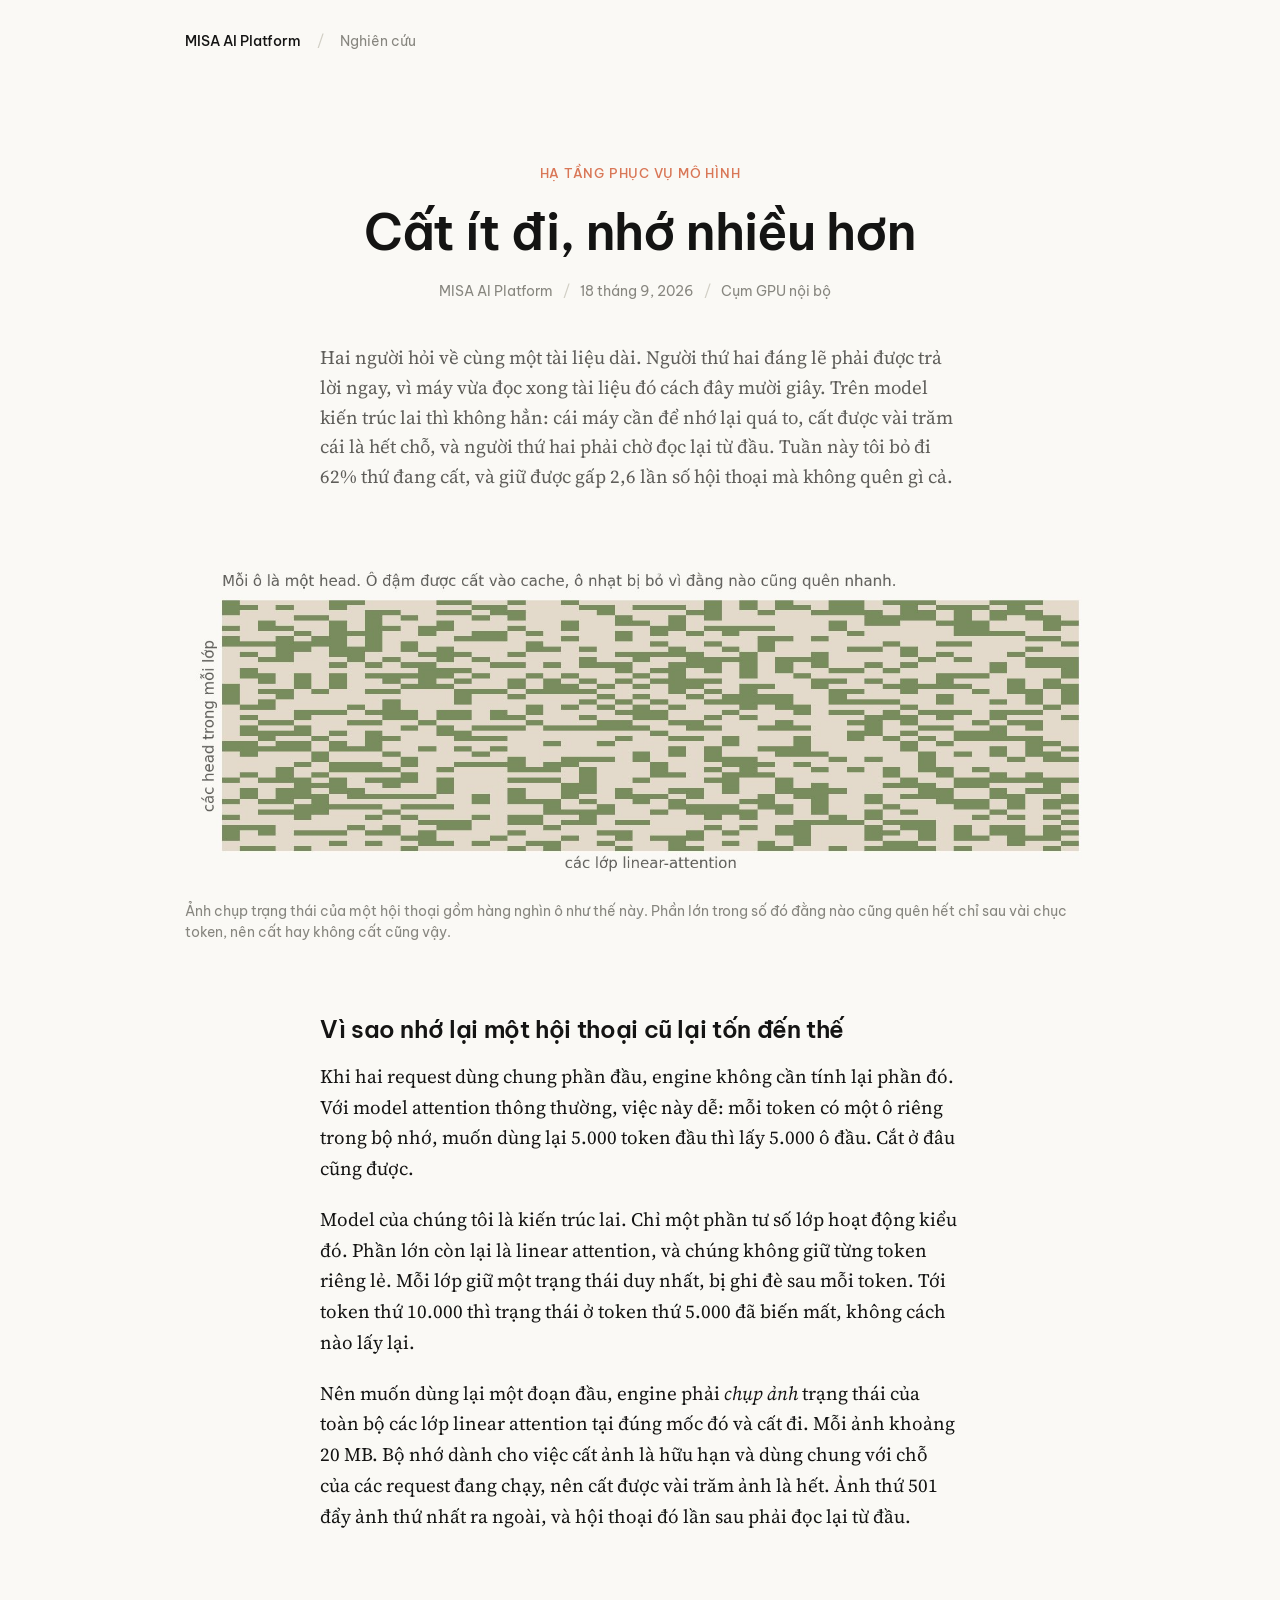
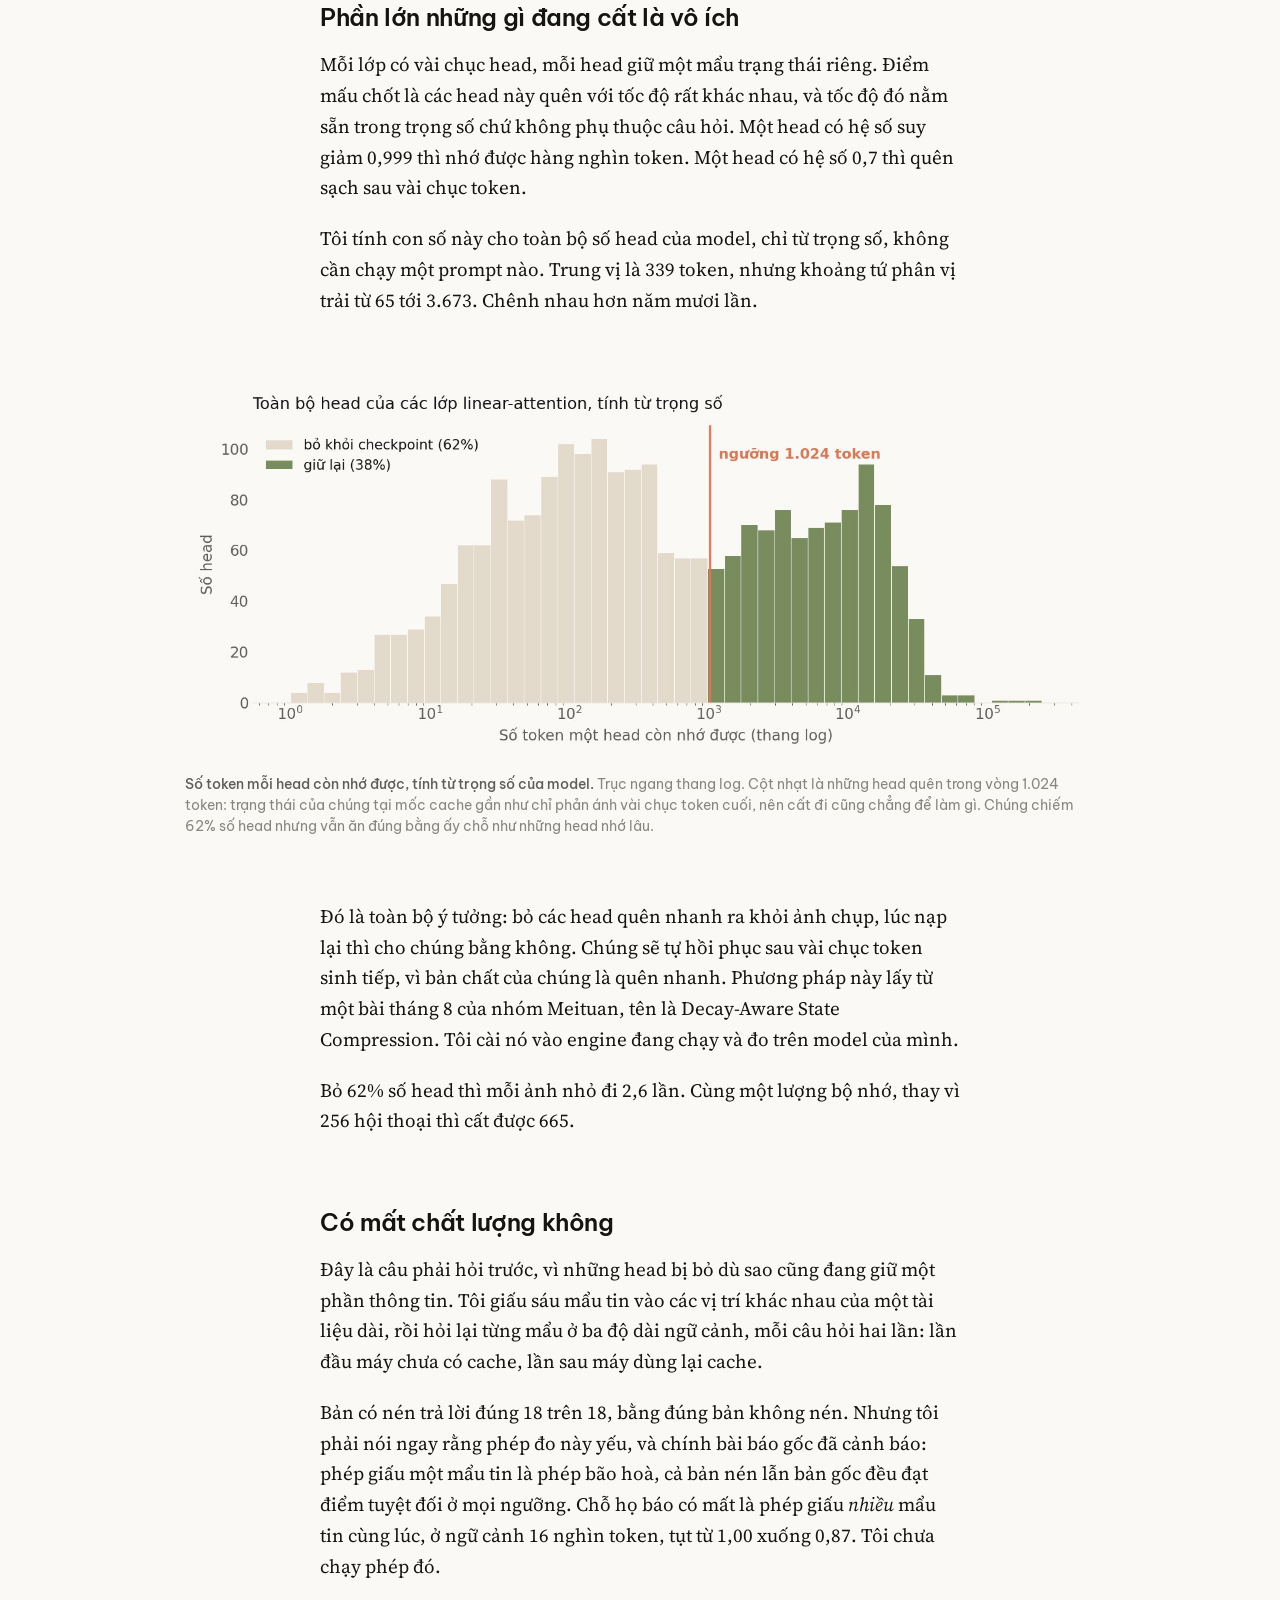
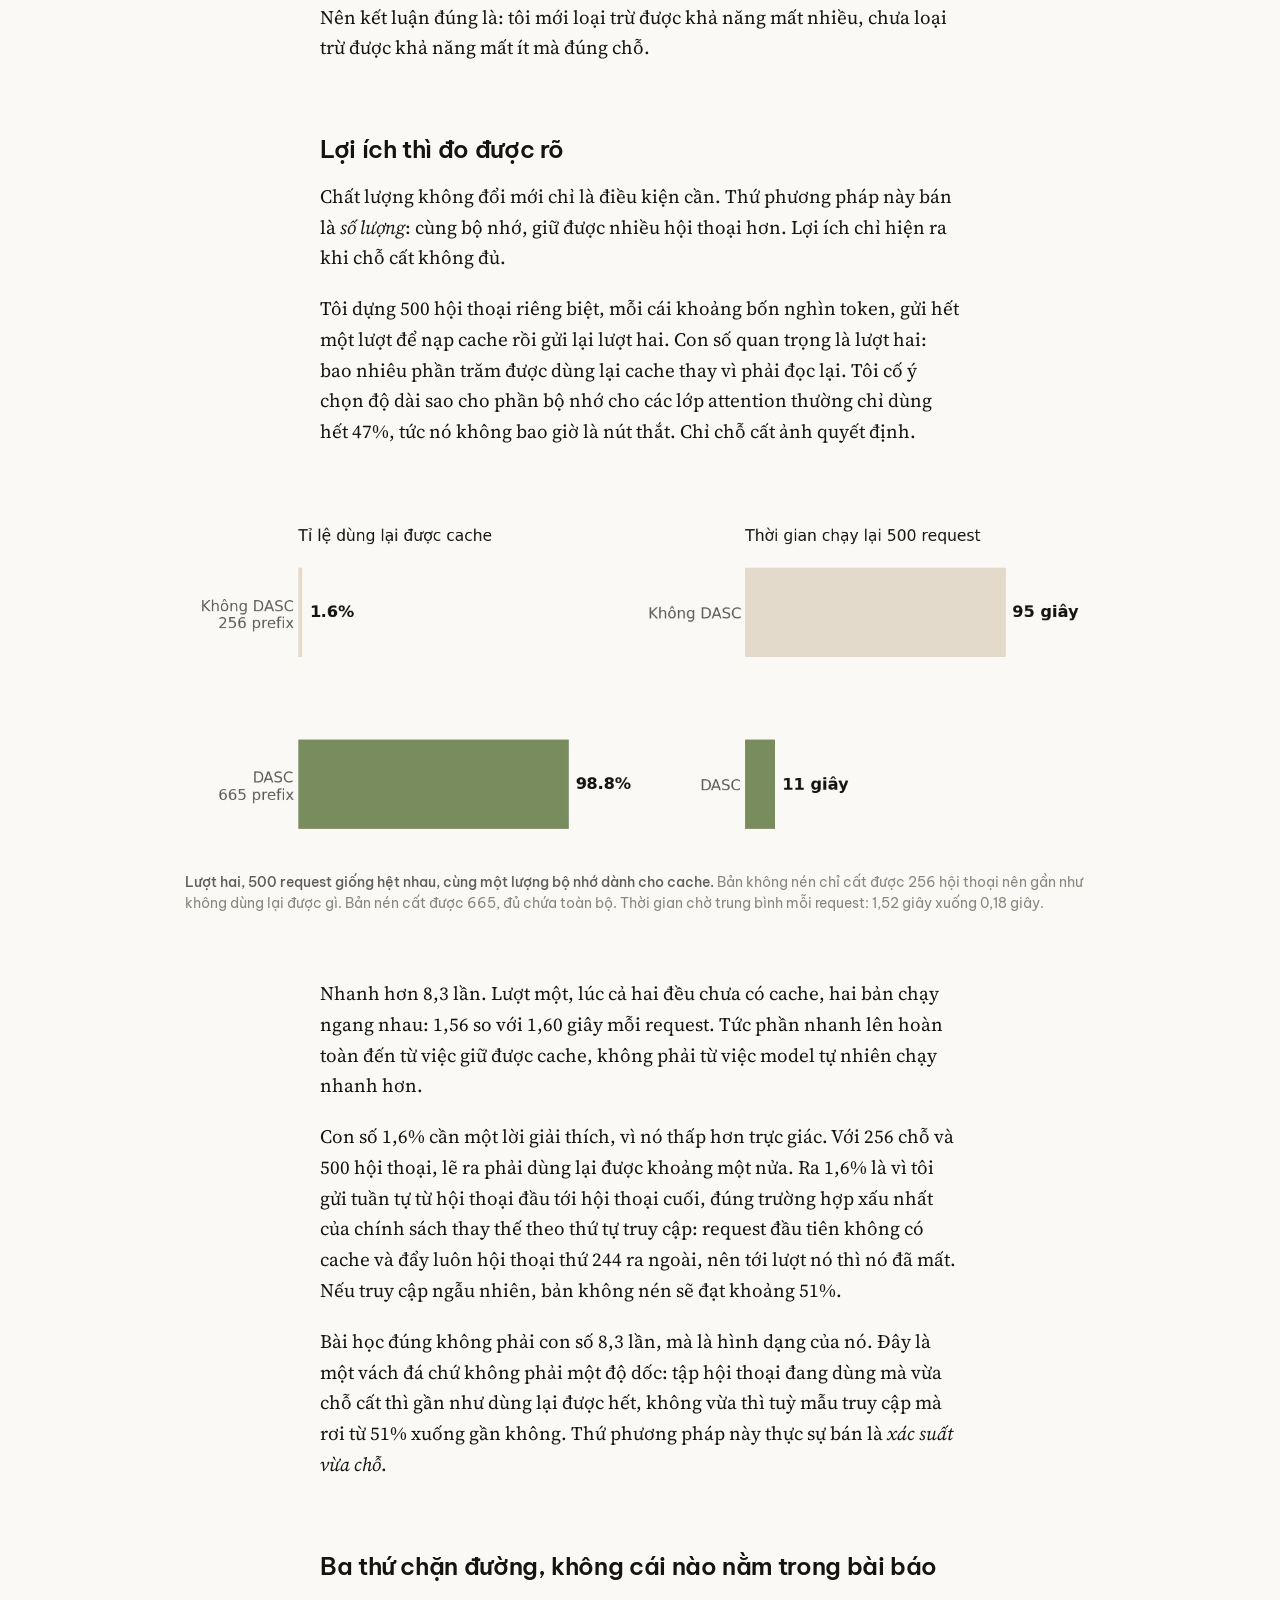
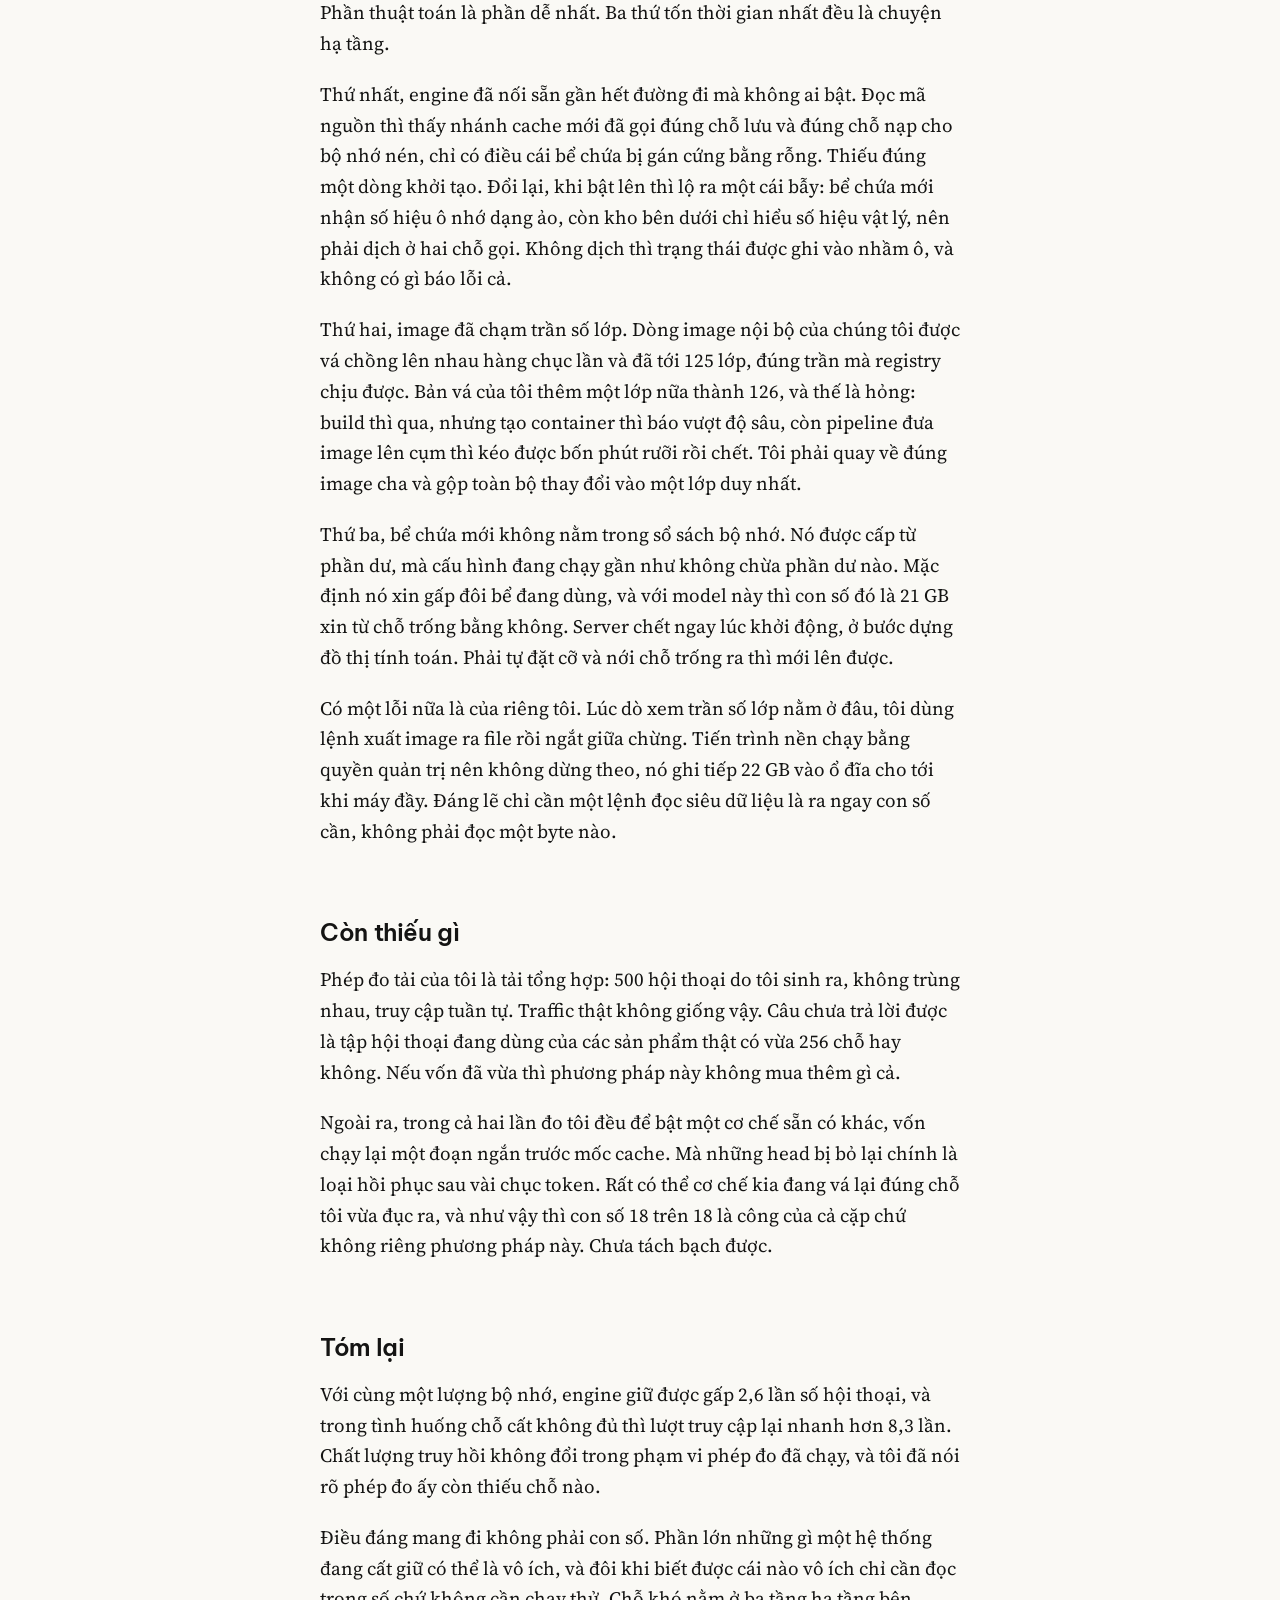
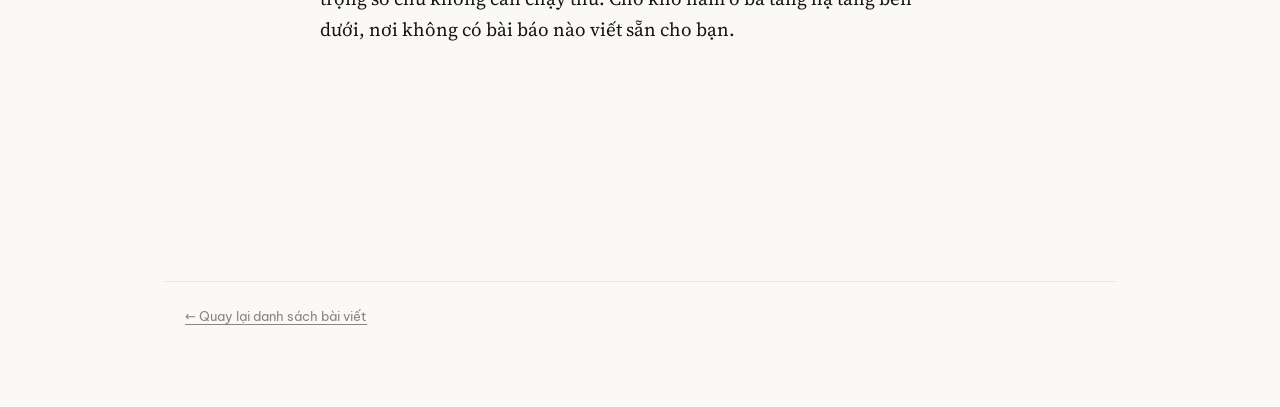
==== posts/cat-it-di-nho-nhieu-hon/index.html @ 659ab817 "Đổi tiêu đề bài mới: bỏ con số, giữ nghịch lý "Nhớ gấp 2,6 lần, không thêm bộ nhớ" -> "Cất ít đi, nh" ====
<!doctype html>
<html lang="vi">
<head>
<meta charset="utf-8">
<meta name="viewport" content="width=device-width,initial-scale=1">
<title>Cất ít đi, nhớ nhiều hơn · MISA AI Platform</title>
<meta name="description" content="Cache prefix của model hybrid linear-attention tốn bộ nhớ vì phải chụp ảnh trạng thái của toàn bộ các lớp linear-attention. Bỏ 62% số head vốn quên nhanh thì giữ được gấp 2,6 lần số hội thoại, chất lượng truy hồi không đổi.">
<link rel="preconnect" href="https://fonts.googleapis.com">
<link rel="preconnect" href="https://fonts.gstatic.com" crossorigin>
<link rel="stylesheet" href="https://fonts.googleapis.com/css2?family=Be+Vietnam+Pro:wght@400;500;600&family=IBM+Plex+Mono:wght@400;500&family=Source+Serif+4:opsz,wght@8..60,400;8..60,600&display=swap">
<link rel="stylesheet" href="../../assets/site.css">
</head>
<body>

<nav class="sitebar">
  <a href="../../">MISA AI Platform</a>
  <span class="sep">/</span>
  <a class="back" href="../../">Nghiên cứu</a>
</nav>
<div class="page">

<header class="mast">
  <p class="eyebrow">Hạ tầng phục vụ mô hình</p>
  <h1>Cất ít đi, nhớ nhiều hơn</h1>
  <p class="byline"><span>MISA AI Platform</span><span>18 tháng 9, 2026</span><span>Cụm GPU nội bộ</span></p>
  <p class="lead">Hai người hỏi về cùng một tài liệu dài. Người thứ hai đáng lẽ phải được trả lời ngay, vì máy vừa đọc xong tài liệu đó cách đây mười giây. Trên model kiến trúc lai thì không hẳn: cái máy cần để nhớ lại quá to, cất được vài trăm cái là hết chỗ, và người thứ hai phải chờ đọc lại từ đầu. Tuần này tôi bỏ đi 62% thứ đang cất, và giữ được gấp 2,6 lần số hội thoại mà không quên gì cả.</p>
</header>
<figure>
  <img src="img/hero.jpg" alt="Lưới ô vuông dày đặc, khoảng một phần ba số ô màu đậm, phần còn lại màu nhạt">
  <figcaption>Ảnh chụp trạng thái của một hội thoại gồm hàng nghìn ô như thế này. Phần lớn trong số đó đằng nào cũng quên hết chỉ sau vài chục token, nên cất hay không cất cũng vậy.</figcaption>
</figure>

<main>
<div class="col">

<h2>Vì sao nhớ lại một hội thoại cũ lại tốn đến thế</h2>

<p>Khi hai request dùng chung phần đầu, engine không cần tính lại phần đó. Với model attention thông thường, việc này dễ: mỗi token có một ô riêng trong bộ nhớ, muốn dùng lại 5.000 token đầu thì lấy 5.000 ô đầu. Cắt ở đâu cũng được.</p>

<p>Model của chúng tôi là kiến trúc lai. Chỉ một phần tư số lớp hoạt động kiểu đó. Phần lớn còn lại là linear attention, và chúng không giữ từng token riêng lẻ. Mỗi lớp giữ một trạng thái duy nhất, bị ghi đè sau mỗi token. Tới token thứ 10.000 thì trạng thái ở token thứ 5.000 đã biến mất, không cách nào lấy lại.</p>

<p>Nên muốn dùng lại một đoạn đầu, engine phải <em>chụp ảnh</em> trạng thái của toàn bộ các lớp linear attention tại đúng mốc đó và cất đi. Mỗi ảnh khoảng 20 MB. Bộ nhớ dành cho việc cất ảnh là hữu hạn và dùng chung với chỗ của các request đang chạy, nên cất được vài trăm ảnh là hết. Ảnh thứ 501 đẩy ảnh thứ nhất ra ngoài, và hội thoại đó lần sau phải đọc lại từ đầu.</p>

<h2>Phần lớn những gì đang cất là vô ích</h2>

<p>Mỗi lớp có vài chục head, mỗi head giữ một mẩu trạng thái riêng. Điểm mấu chốt là các head này quên với tốc độ rất khác nhau, và tốc độ đó nằm sẵn trong trọng số chứ không phụ thuộc câu hỏi. Một head có hệ số suy giảm 0,999 thì nhớ được hàng nghìn token. Một head có hệ số 0,7 thì quên sạch sau vài chục token.</p>

<p>Tôi tính con số này cho toàn bộ số head của model, chỉ từ trọng số, không cần chạy một prompt nào. Trung vị là 339 token, nhưng khoảng tứ phân vị trải từ 65 tới 3.673. Chênh nhau hơn năm mươi lần.</p>

</div>

<figure>
  <img src="img/ch-horizon.jpg" alt="Biểu đồ phân bố: phần lớn head nằm dưới ngưỡng 1.024 token, một phần ba nằm trên">
  <figcaption><b>Số token mỗi head còn nhớ được, tính từ trọng số của model.</b> Trục ngang thang log. Cột nhạt là những head quên trong vòng 1.024 token: trạng thái của chúng tại mốc cache gần như chỉ phản ánh vài chục token cuối, nên cất đi cũng chẳng để làm gì. Chúng chiếm 62% số head nhưng vẫn ăn đúng bằng ấy chỗ như những head nhớ lâu.</figcaption>
</figure>

<div class="col">

<p>Đó là toàn bộ ý tưởng: bỏ các head quên nhanh ra khỏi ảnh chụp, lúc nạp lại thì cho chúng bằng không. Chúng sẽ tự hồi phục sau vài chục token sinh tiếp, vì bản chất của chúng là quên nhanh. Phương pháp này lấy từ một bài tháng 8 của nhóm Meituan, tên là Decay-Aware State Compression. Tôi cài nó vào engine đang chạy và đo trên model của mình.</p>

<p>Bỏ 62% số head thì mỗi ảnh nhỏ đi 2,6 lần. Cùng một lượng bộ nhớ, thay vì 256 hội thoại thì cất được 665.</p>

<h2>Có mất chất lượng không</h2>

<p>Đây là câu phải hỏi trước, vì những head bị bỏ dù sao cũng đang giữ một phần thông tin. Tôi giấu sáu mẩu tin vào các vị trí khác nhau của một tài liệu dài, rồi hỏi lại từng mẩu ở ba độ dài ngữ cảnh, mỗi câu hỏi hai lần: lần đầu máy chưa có cache, lần sau máy dùng lại cache.</p>

<p>Bản có nén trả lời đúng 18 trên 18, bằng đúng bản không nén. Nhưng tôi phải nói ngay rằng phép đo này yếu, và chính bài báo gốc đã cảnh báo: phép giấu một mẩu tin là phép bão hoà, cả bản nén lẫn bản gốc đều đạt điểm tuyệt đối ở mọi ngưỡng. Chỗ họ báo có mất là phép giấu <em>nhiều</em> mẩu tin cùng lúc, ở ngữ cảnh 16 nghìn token, tụt từ 1,00 xuống 0,87. Tôi chưa chạy phép đó.</p>

<p>Nên kết luận đúng là: tôi mới loại trừ được khả năng mất nhiều, chưa loại trừ được khả năng mất ít mà đúng chỗ.</p>

<h2>Lợi ích thì đo được rõ</h2>

<p>Chất lượng không đổi mới chỉ là điều kiện cần. Thứ phương pháp này bán là <em>số lượng</em>: cùng bộ nhớ, giữ được nhiều hội thoại hơn. Lợi ích chỉ hiện ra khi chỗ cất không đủ.</p>

<p>Tôi dựng 500 hội thoại riêng biệt, mỗi cái khoảng bốn nghìn token, gửi hết một lượt để nạp cache rồi gửi lại lượt hai. Con số quan trọng là lượt hai: bao nhiêu phần trăm được dùng lại cache thay vì phải đọc lại. Tôi cố ý chọn độ dài sao cho phần bộ nhớ cho các lớp attention thường chỉ dùng hết 47%, tức nó không bao giờ là nút thắt. Chỉ chỗ cất ảnh quyết định.</p>

</div>

<figure>
  <img src="img/ch-hit.jpg" alt="Hai biểu đồ cột: tỉ lệ dùng lại cache 1,6% so với 98,8%, và thời gian 95 giây so với 11 giây">
  <figcaption><b>Lượt hai, 500 request giống hệt nhau, cùng một lượng bộ nhớ dành cho cache.</b> Bản không nén chỉ cất được 256 hội thoại nên gần như không dùng lại được gì. Bản nén cất được 665, đủ chứa toàn bộ. Thời gian chờ trung bình mỗi request: 1,52 giây xuống 0,18 giây.</figcaption>
</figure>

<div class="col">

<p>Nhanh hơn 8,3 lần. Lượt một, lúc cả hai đều chưa có cache, hai bản chạy ngang nhau: 1,56 so với 1,60 giây mỗi request. Tức phần nhanh lên hoàn toàn đến từ việc giữ được cache, không phải từ việc model tự nhiên chạy nhanh hơn.</p>

<p>Con số 1,6% cần một lời giải thích, vì nó thấp hơn trực giác. Với 256 chỗ và 500 hội thoại, lẽ ra phải dùng lại được khoảng một nửa. Ra 1,6% là vì tôi gửi tuần tự từ hội thoại đầu tới hội thoại cuối, đúng trường hợp xấu nhất của chính sách thay thế theo thứ tự truy cập: request đầu tiên không có cache và đẩy luôn hội thoại thứ 244 ra ngoài, nên tới lượt nó thì nó đã mất. Nếu truy cập ngẫu nhiên, bản không nén sẽ đạt khoảng 51%.</p>

<p>Bài học đúng không phải con số 8,3 lần, mà là hình dạng của nó. Đây là một vách đá chứ không phải một độ dốc: tập hội thoại đang dùng mà vừa chỗ cất thì gần như dùng lại được hết, không vừa thì tuỳ mẫu truy cập mà rơi từ 51% xuống gần không. Thứ phương pháp này thực sự bán là <em>xác suất vừa chỗ</em>.</p>

<h2>Ba thứ chặn đường, không cái nào nằm trong bài báo</h2>

<p>Phần thuật toán là phần dễ nhất. Ba thứ tốn thời gian nhất đều là chuyện hạ tầng.</p>

<p>Thứ nhất, engine đã nối sẵn gần hết đường đi mà không ai bật. Đọc mã nguồn thì thấy nhánh cache mới đã gọi đúng chỗ lưu và đúng chỗ nạp cho bộ nhớ nén, chỉ có điều cái bể chứa bị gán cứng bằng rỗng. Thiếu đúng một dòng khởi tạo. Đổi lại, khi bật lên thì lộ ra một cái bẫy: bể chứa mới nhận số hiệu ô nhớ dạng ảo, còn kho bên dưới chỉ hiểu số hiệu vật lý, nên phải dịch ở hai chỗ gọi. Không dịch thì trạng thái được ghi vào nhầm ô, và không có gì báo lỗi cả.</p>

<p>Thứ hai, image đã chạm trần số lớp. Dòng image nội bộ của chúng tôi được vá chồng lên nhau hàng chục lần và đã tới 125 lớp, đúng trần mà registry chịu được. Bản vá của tôi thêm một lớp nữa thành 126, và thế là hỏng: build thì qua, nhưng tạo container thì báo vượt độ sâu, còn pipeline đưa image lên cụm thì kéo được bốn phút rưỡi rồi chết. Tôi phải quay về đúng image cha và gộp toàn bộ thay đổi vào một lớp duy nhất.</p>

<p>Thứ ba, bể chứa mới không nằm trong sổ sách bộ nhớ. Nó được cấp từ phần dư, mà cấu hình đang chạy gần như không chừa phần dư nào. Mặc định nó xin gấp đôi bể đang dùng, và với model này thì con số đó là 21 GB xin từ chỗ trống bằng không. Server chết ngay lúc khởi động, ở bước dựng đồ thị tính toán. Phải tự đặt cỡ và nới chỗ trống ra thì mới lên được.</p>

<p>Có một lỗi nữa là của riêng tôi. Lúc dò xem trần số lớp nằm ở đâu, tôi dùng lệnh xuất image ra file rồi ngắt giữa chừng. Tiến trình nền chạy bằng quyền quản trị nên không dừng theo, nó ghi tiếp 22 GB vào ổ đĩa cho tới khi máy đầy. Đáng lẽ chỉ cần một lệnh đọc siêu dữ liệu là ra ngay con số cần, không phải đọc một byte nào.</p>

<h2>Còn thiếu gì</h2>

<p>Phép đo tải của tôi là tải tổng hợp: 500 hội thoại do tôi sinh ra, không trùng nhau, truy cập tuần tự. Traffic thật không giống vậy. Câu chưa trả lời được là tập hội thoại đang dùng của các sản phẩm thật có vừa 256 chỗ hay không. Nếu vốn đã vừa thì phương pháp này không mua thêm gì cả.</p>

<p>Ngoài ra, trong cả hai lần đo tôi đều để bật một cơ chế sẵn có khác, vốn chạy lại một đoạn ngắn trước mốc cache. Mà những head bị bỏ lại chính là loại hồi phục sau vài chục token. Rất có thể cơ chế kia đang vá lại đúng chỗ tôi vừa đục ra, và như vậy thì con số 18 trên 18 là công của cả cặp chứ không riêng phương pháp này. Chưa tách bạch được.</p>

<h2>Tóm lại</h2>

<p>Với cùng một lượng bộ nhớ, engine giữ được gấp 2,6 lần số hội thoại, và trong tình huống chỗ cất không đủ thì lượt truy cập lại nhanh hơn 8,3 lần. Chất lượng truy hồi không đổi trong phạm vi phép đo đã chạy, và tôi đã nói rõ phép đo ấy còn thiếu chỗ nào.</p>

<p>Điều đáng mang đi không phải con số. Phần lớn những gì một hệ thống đang cất giữ có thể là vô ích, và đôi khi biết được cái nào vô ích chỉ cần đọc trọng số chứ không cần chạy thử. Chỗ khó nằm ở ba tầng hạ tầng bên dưới, nơi không có bài báo nào viết sẵn cho bạn.</p>

</div>

</main>
</div>

<footer class="sitefoot">
  <a href="../../">&larr; Quay lại danh sách bài viết</a>
</footer>

</body>
</html>
---- assets/site.css ----
:root{
  --ground:#faf9f5;
  --ink:#141413;
  --ink-2:#5e5d59;
  --ink-3:#87867f;
  --rule:#e8e6dc;
  --rule-2:#d1cfc5;
  --tint:#f5f4ed;
  --clay:#d97757;
  --olive:#788c5d;
  --oat:#e3dacc;
  --serif:"Source Serif 4",Georgia,"Times New Roman",serif;
  --sans:"Be Vietnam Pro",system-ui,-apple-system,"Segoe UI",sans-serif;
  --mono:"IBM Plex Mono",ui-monospace,SFMono-Regular,Menlo,monospace;
  --col:640px;
  --media:950px;
}
@media (prefers-color-scheme: dark){
  :root:not([data-theme="light"]){
    --ground:#141413; --ink:#faf9f5; --ink-2:#b0aea5; --ink-3:#87867f;
    --rule:#30302e; --rule-2:#3d3d3a; --tint:#1f1e1d;
    --clay:#e08b6e; --olive:#9bb07c; --oat:#4d4c48;
  }
}
:root[data-theme="dark"]{
  --ground:#141413; --ink:#faf9f5; --ink-2:#b0aea5; --ink-3:#87867f;
  --rule:#30302e; --rule-2:#3d3d3a; --tint:#1f1e1d;
  --clay:#e08b6e; --olive:#9bb07c; --oat:#4d4c48;
}

*{box-sizing:border-box}
body{
  background:var(--ground); color:var(--ink);
  font-family:var(--serif);
  font-size:19px; line-height:1.62;
  -webkit-font-smoothing:antialiased; text-rendering:optimizeLegibility;
}
.page{max-width:var(--media);margin:0 auto;padding:0 20px 120px}
.col{max-width:var(--col);margin-left:auto;margin-right:auto}

/* ── mở đầu: tiêu đề căn giữa, không viền ───────────────────── */
header.mast{padding:88px 0 0;text-align:center}
.eyebrow{
  font-family:var(--sans);font-size:13px;font-weight:500;
  letter-spacing:.06em;text-transform:uppercase;color:var(--clay);
  margin:0 0 20px;
}
h1{
  font-family:var(--sans);font-weight:600;
  font-size:clamp(2.1rem,4.6vw,3.15rem);line-height:1.1;letter-spacing:-.02em;
  margin:0 auto;max-width:18ch;text-wrap:balance;
}
.byline{
  font-family:var(--sans);font-size:13.5px;color:var(--ink-3);
  margin:22px 0 0;display:flex;gap:10px;justify-content:center;flex-wrap:wrap;
}
.byline span::after{content:"/";margin-left:10px;color:var(--rule-2)}
.byline span:last-child::after{content:""}
.lead{
  font-size:1.18rem;line-height:1.58;color:var(--ink-2);
  margin:40px auto 0;max-width:var(--col);text-align:left;
}

main{margin-top:0}
h2{
  font-family:var(--sans);font-weight:600;
  font-size:1.5rem;line-height:1.24;letter-spacing:-.015em;
  margin:72px 0 16px;text-wrap:balance;
}
h3{
  font-family:var(--sans);font-weight:600;
  font-size:1.05rem;line-height:1.35;margin:44px 0 10px;
}
p{margin:0 0 20px}
a{color:var(--clay);text-decoration-thickness:1px;text-underline-offset:3px}
strong{font-weight:600}
code,.mono{font-family:var(--mono);font-size:.82em;letter-spacing:-.01em}

ul.plain{padding-left:20px;margin:0 0 20px}
ul.plain li{margin-bottom:12px}

/* ── hình: rộng hơn cột chữ, bo nhẹ, KHÔNG khung ─────────────── */
figure{margin:64px auto;max-width:var(--media);width:100%}
figure img{display:block;width:100%;height:auto;border-radius:8px}
figcaption{
  font-family:var(--sans);font-size:14px;line-height:1.5;
  color:var(--ink-3);margin-top:14px;
}
figcaption b{color:var(--ink-2);font-weight:500}
figure.narrow{max-width:var(--col)}

/* ── trích dẫn / kết luận rút lại ────────────────────────────── */
.retract{
  border-left:1px solid var(--clay);
  padding:6px 0 6px 22px;margin:32px auto;max-width:var(--col);
}
.retract .tag{
  font-family:var(--sans);font-size:11.5px;font-weight:500;
  letter-spacing:.09em;text-transform:uppercase;color:var(--clay);
  display:block;margin-bottom:8px;
}
.retract p{margin:0;font-size:1.02rem;line-height:1.55;color:var(--ink-2)}
.retract p+p{margin-top:10px}
.retract s{color:var(--ink-3);text-decoration-color:var(--clay)}

.notes{margin-top:80px;padding-top:24px;border-top:1px solid var(--rule)}
.notes h2{margin:0 0 14px;font-size:1rem}
.notes ol{padding-left:20px;margin:0}
.notes li{font-size:14px;line-height:1.55;color:var(--ink-3);margin-bottom:12px}
footer.end{
  margin-top:40px;padding-top:20px;border-top:1px solid var(--rule);
  font-family:var(--sans);font-size:13px;line-height:1.5;color:var(--ink-3);
}

*:focus-visible{outline:2px solid var(--clay);outline-offset:3px}
@media (prefers-reduced-motion:no-preference){html{scroll-behavior:smooth}}
@media (max-width:760px){
  body{font-size:17.5px}
  .page{padding:0 18px 72px}
  header.mast{padding-top:52px}
  figure{margin:44px auto}
  h2{margin-top:52px}
}

/* ═══ dùng chung cho cả trang danh sách và trang bài ═══ */

.sitebar{
  max-width:var(--media);margin:0 auto;padding:22px 20px;
  display:flex;align-items:baseline;gap:16px;
  font-family:var(--sans);font-size:14px;
}
.sitebar a{color:var(--ink);text-decoration:none;font-weight:500}
.sitebar a:hover{color:var(--clay)}
.sitebar .sep{color:var(--rule-2)}
.sitebar .back{color:var(--ink-3);font-weight:400}

/* ── trang danh sách ─────────────────────────────────── */
.idx-head{max-width:var(--media);margin:0 auto;padding:56px 20px 0}
.idx-head h1{
  text-align:left;max-width:22ch;margin:0;
  font-size:clamp(2.2rem,5vw,3.4rem);
}
.idx-head .blurb{
  max-width:var(--col);margin:24px 0 0;
  font-size:1.12rem;line-height:1.6;color:var(--ink-2);
}
.idx-head .topics{
  font-family:var(--sans);font-size:13.5px;color:var(--ink-3);
  margin:28px 0 0;display:flex;gap:8px;flex-wrap:wrap;align-items:center;
}
.idx-head .topics b{font-weight:500;margin-right:4px}
.idx-head .topics span{
  border:1px solid var(--rule-2);border-radius:999px;padding:4px 12px;
}

.feature{
  max-width:var(--media);margin:56px auto 0;padding:0 20px;
  display:grid;grid-template-columns:1fr;gap:24px;
}
@media (min-width:860px){ .feature{grid-template-columns:1.15fr 1fr;gap:40px;align-items:center} }
.feature img{width:100%;height:auto;border-radius:8px;display:block}
.feature .kicker{
  font-family:var(--sans);font-size:12px;font-weight:500;letter-spacing:.08em;
  text-transform:uppercase;color:var(--clay);margin:0 0 12px;
}
.feature h2{
  font-size:1.9rem;line-height:1.16;margin:0;border:0;padding:0;
}
.feature h2 a{color:var(--ink);text-decoration:none}
.feature h2 a:hover{color:var(--clay)}
.feature .dek{margin:14px 0 0;color:var(--ink-2);font-size:1.02rem;line-height:1.55}
.feature .meta{
  font-family:var(--sans);font-size:13px;color:var(--ink-3);margin:16px 0 0;
}

.archive{max-width:var(--media);margin:72px auto 0;padding:0 20px}
.archive h3{
  font-family:var(--sans);font-size:12px;font-weight:500;letter-spacing:.08em;
  text-transform:uppercase;color:var(--ink-3);margin:0 0 4px;
  padding-bottom:14px;border-bottom:1px solid var(--rule);
}
.archive ul{list-style:none;padding:0;margin:0}
.archive li{border-bottom:1px solid var(--rule)}
.archive li a{
  display:grid;grid-template-columns:1fr;gap:6px;
  padding:24px 0;text-decoration:none;color:var(--ink);
}
@media (min-width:760px){
  .archive li a{grid-template-columns:130px 1fr 150px;gap:24px;align-items:baseline}
}
.archive .when,.archive .topic{
  font-family:var(--sans);font-size:13px;color:var(--ink-3);
}
.archive .topic{text-align:left}
@media (min-width:760px){ .archive .topic{text-align:right} }
.archive .what{
  font-family:var(--sans);font-size:1.08rem;font-weight:500;line-height:1.35;
}
.archive li a:hover .what{color:var(--clay)}

.sitefoot{
  max-width:var(--media);margin:96px auto 0;padding:24px 20px 72px;
  border-top:1px solid var(--rule);
  font-family:var(--sans);font-size:13px;line-height:1.6;color:var(--ink-3);
}
.sitefoot a{color:var(--ink-3)}
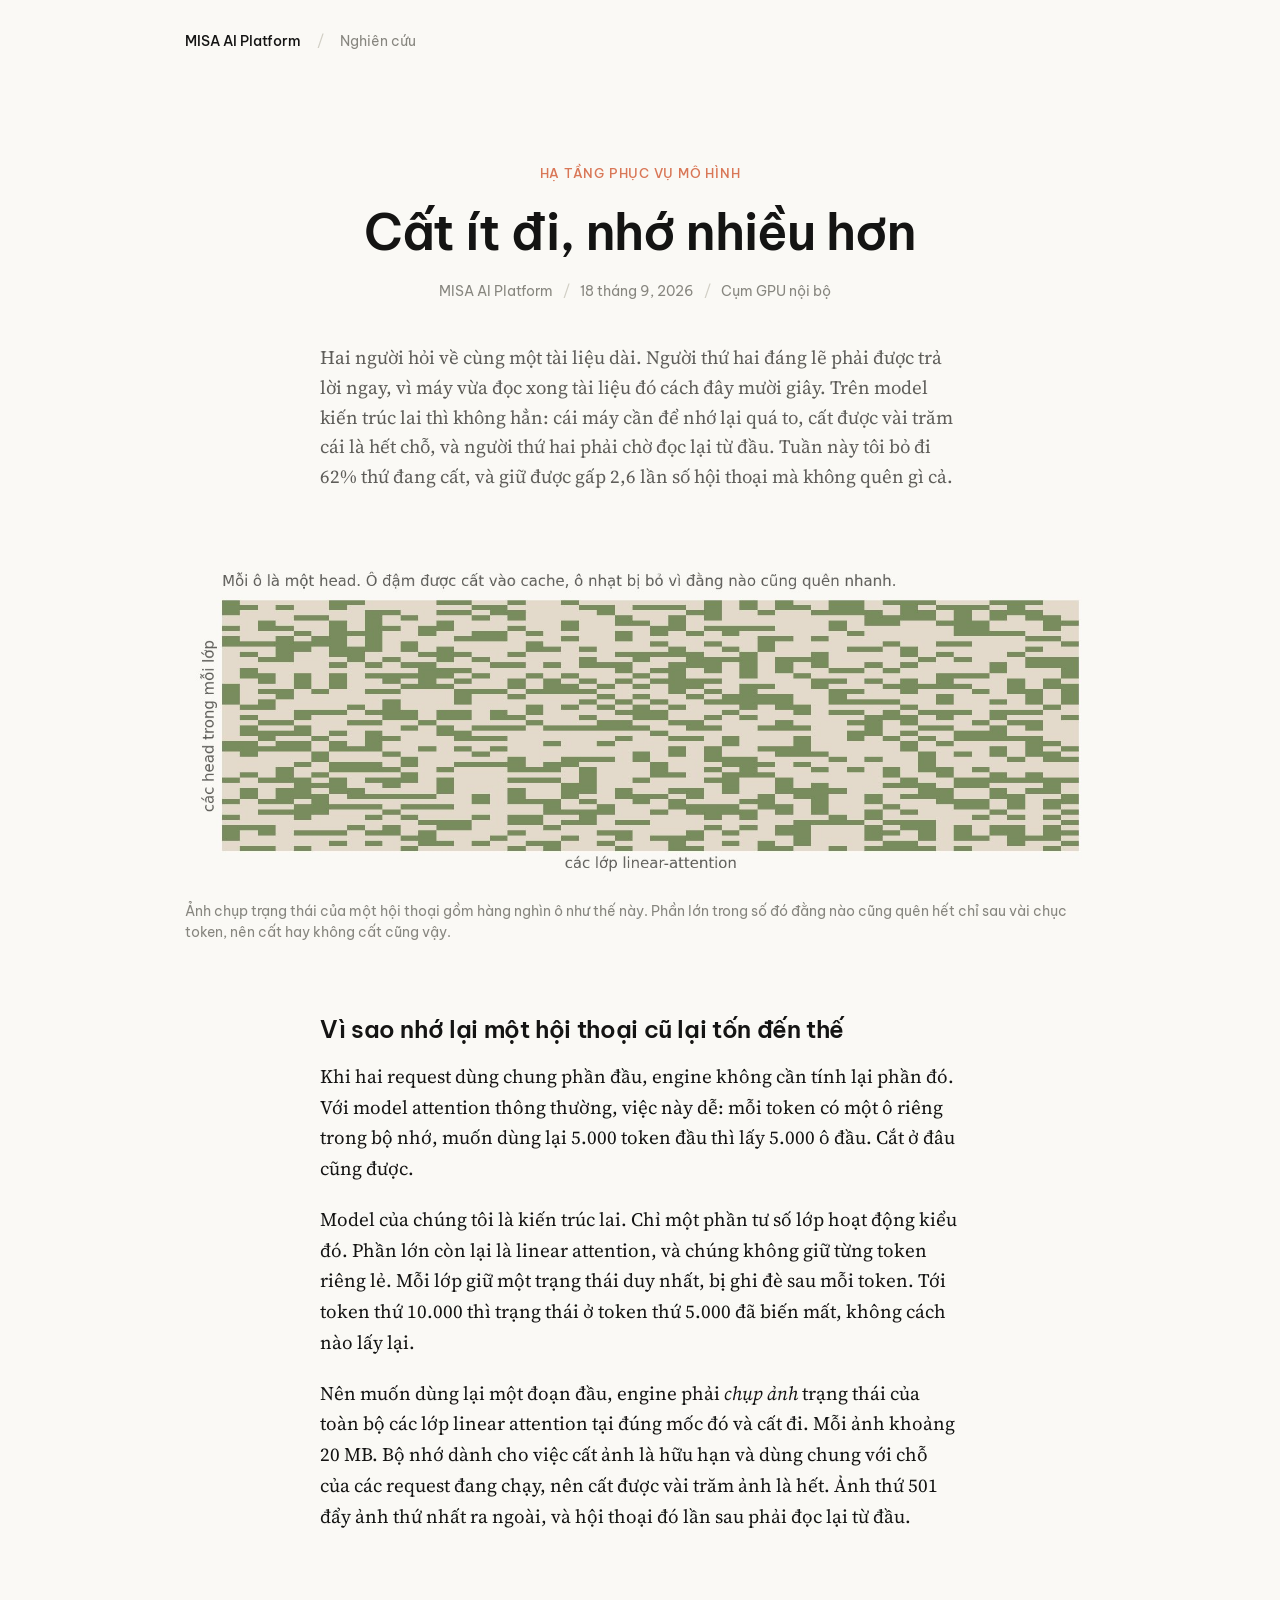
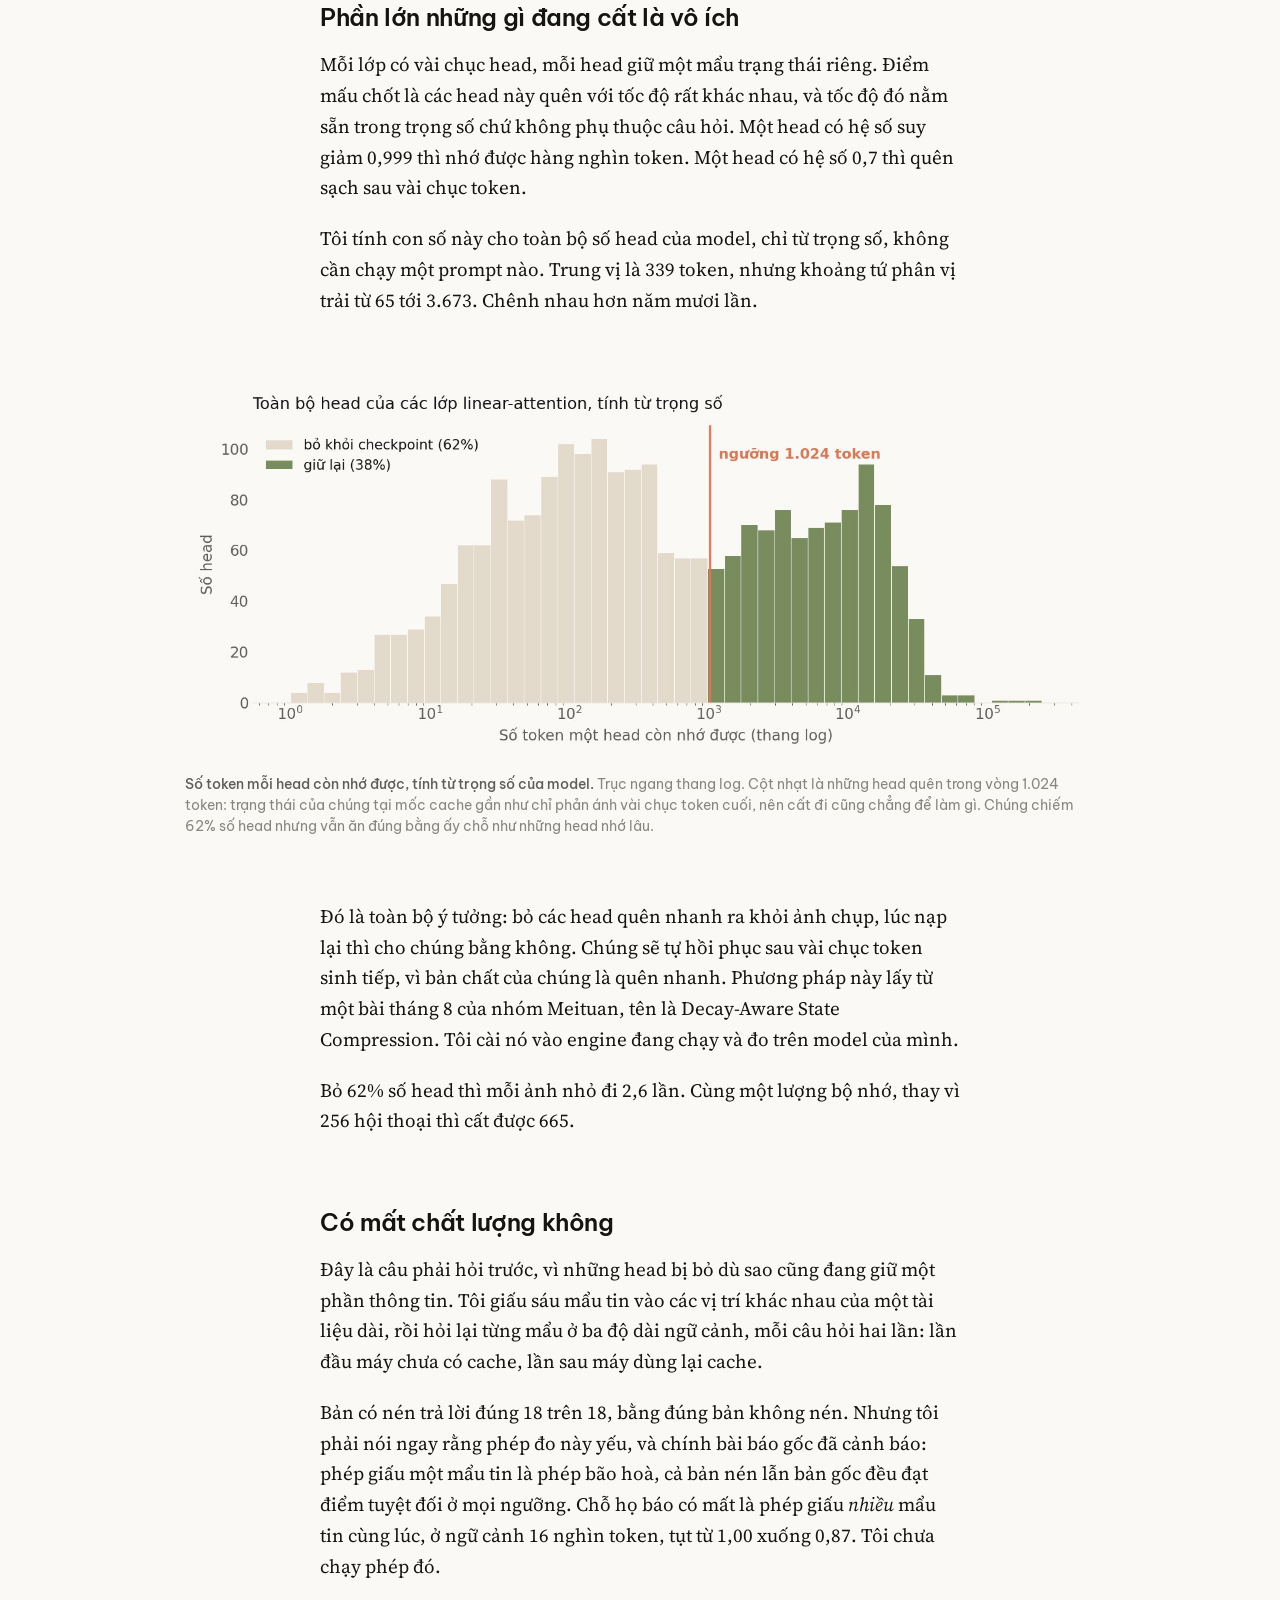
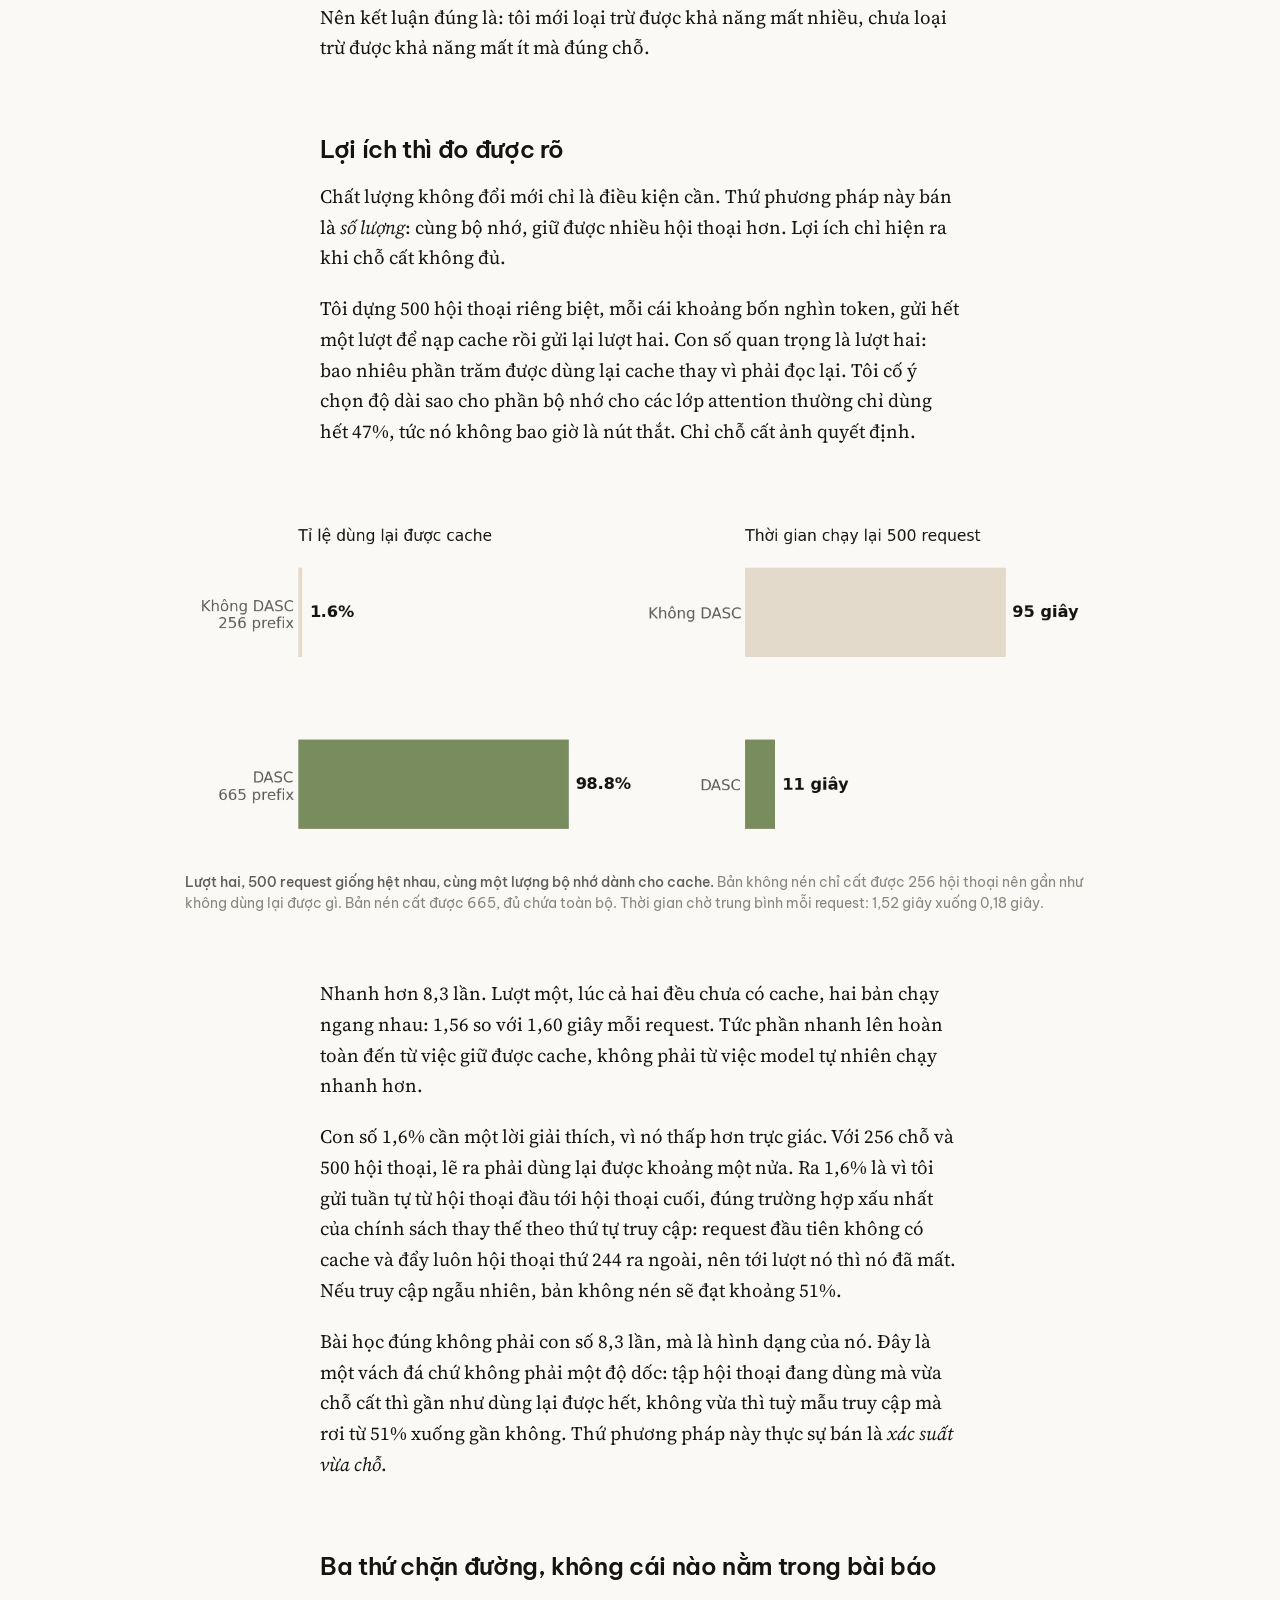
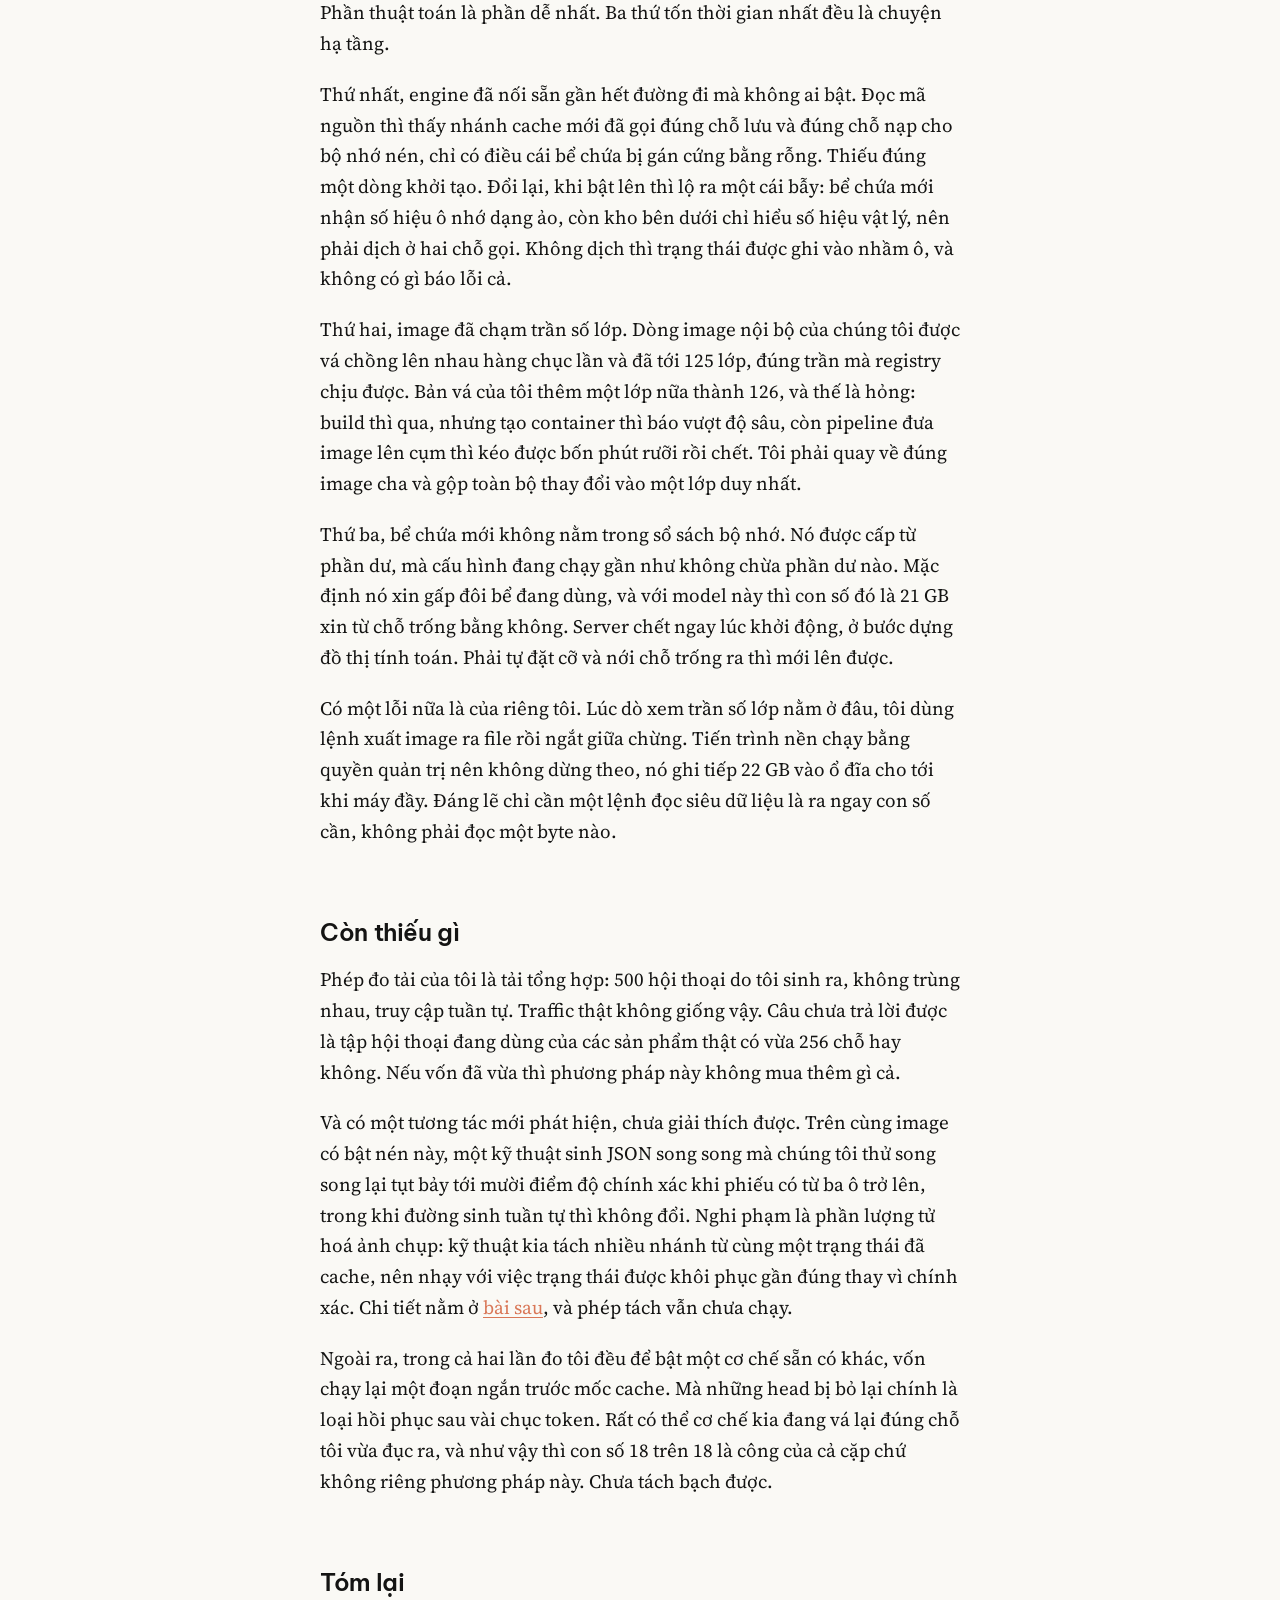
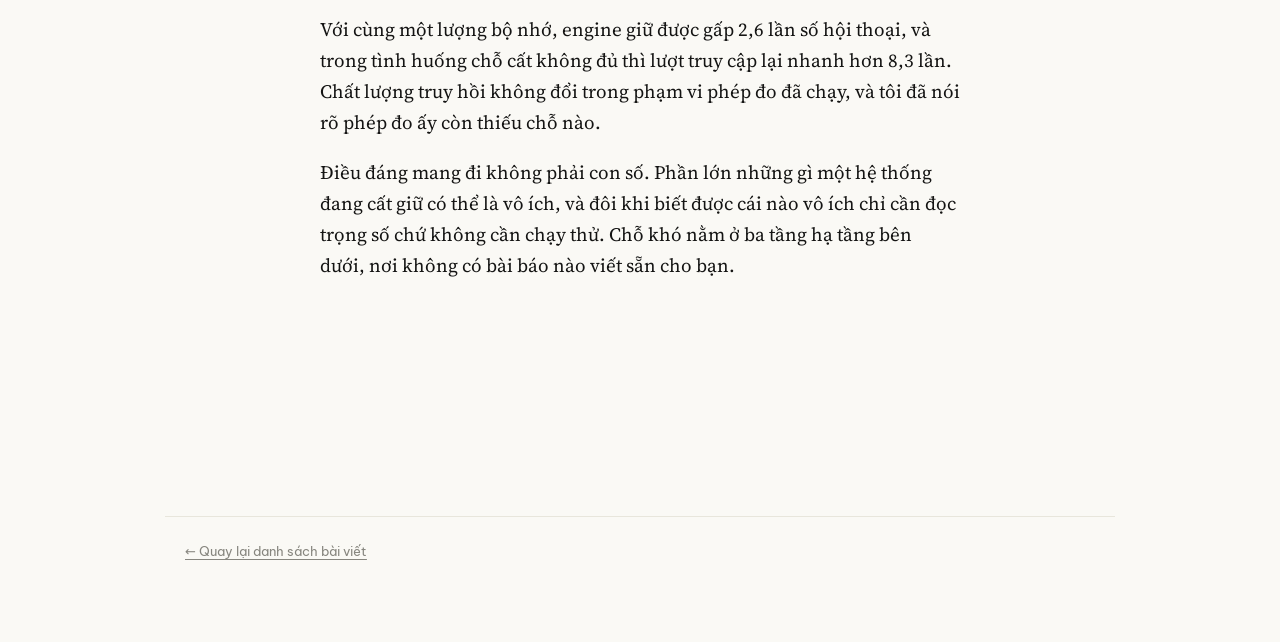
==== commit bd46f7a9: "Bài mới: sinh JSON bằng chấm điểm song song thay vì sinh tuần tự Đo trong engine, cùng pod, bật tắt " ====
--- a/posts/cat-it-di-nho-nhieu-hon/index.html
+++ b/posts/cat-it-di-nho-nhieu-hon/index.html
@@ -105,6 +105,8 @@
 
 <p>Phép đo tải của tôi là tải tổng hợp: 500 hội thoại do tôi sinh ra, không trùng nhau, truy cập tuần tự. Traffic thật không giống vậy. Câu chưa trả lời được là tập hội thoại đang dùng của các sản phẩm thật có vừa 256 chỗ hay không. Nếu vốn đã vừa thì phương pháp này không mua thêm gì cả.</p>
 
+<p>Và có một tương tác mới phát hiện, chưa giải thích được. Trên cùng image có bật nén này, một kỹ thuật sinh JSON song song mà chúng tôi thử song song lại tụt bảy tới mười điểm độ chính xác khi phiếu có từ ba ô trở lên, trong khi đường sinh tuần tự thì không đổi. Nghi phạm là phần lượng tử hoá ảnh chụp: kỹ thuật kia tách nhiều nhánh từ cùng một trạng thái đã cache, nên nhạy với việc trạng thái được khôi phục gần đúng thay vì chính xác. Chi tiết nằm ở <a href="../sinh-json-ma-khong-sinh-chu-nao/">bài sau</a>, và phép tách vẫn chưa chạy.</p>
+
 <p>Ngoài ra, trong cả hai lần đo tôi đều để bật một cơ chế sẵn có khác, vốn chạy lại một đoạn ngắn trước mốc cache. Mà những head bị bỏ lại chính là loại hồi phục sau vài chục token. Rất có thể cơ chế kia đang vá lại đúng chỗ tôi vừa đục ra, và như vậy thì con số 18 trên 18 là công của cả cặp chứ không riêng phương pháp này. Chưa tách bạch được.</p>
 
 <h2>Tóm lại</h2>
